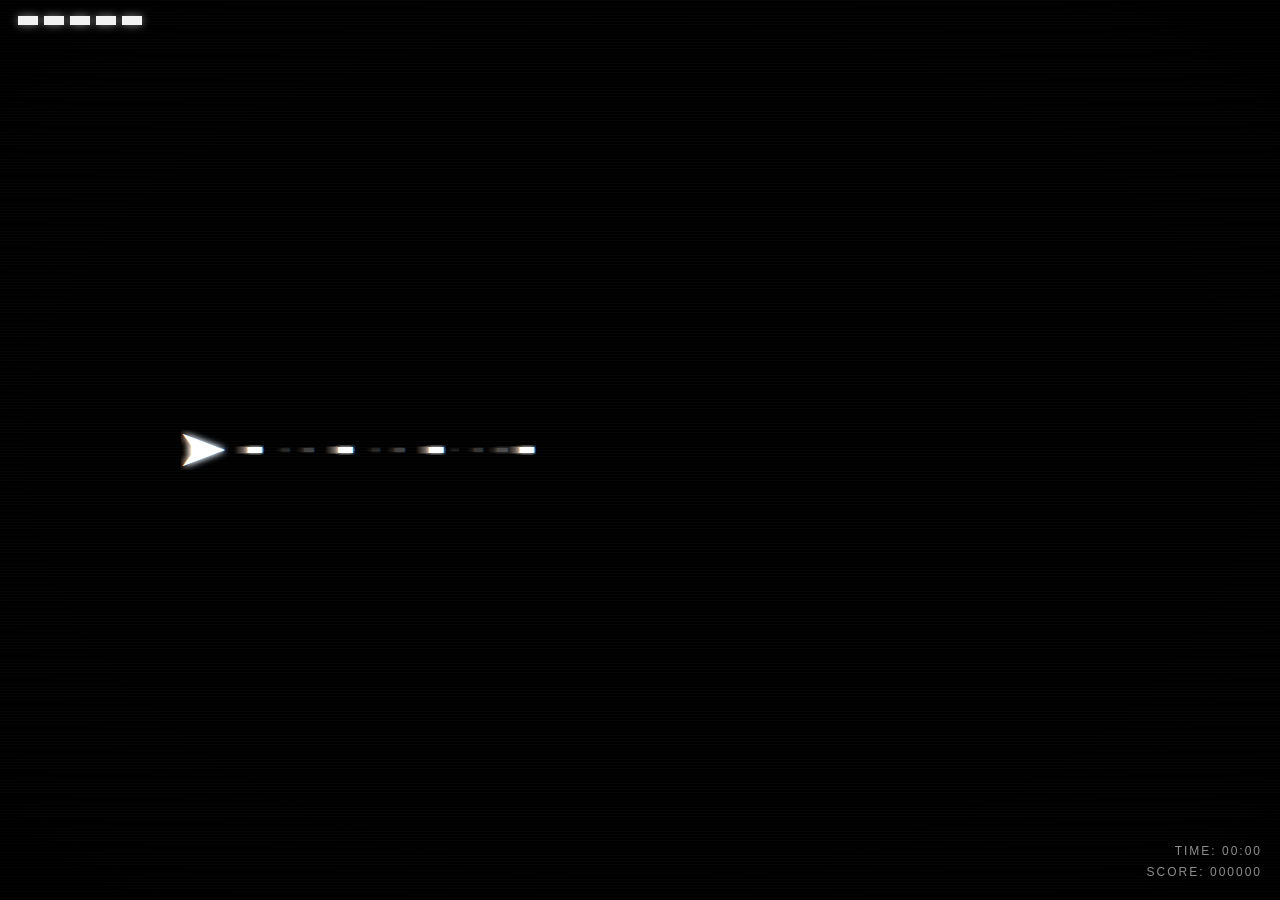
==== web/games/danmaku/index.html @ f5d5b474 "feat(games): 新增弹幕大战单机游戏(iframe 插件接入,每 2 万分 +1 积分,单局上限 10)" ====
<!DOCTYPE html>
<html lang="zh-CN">
  <head>
    <meta charset="UTF-8" />
    <meta name="viewport" content="width=device-width, initial-scale=1.0, maximum-scale=1.0, user-scalable=no" />
    <title>DANMAKU · 弹幕大战</title>
    <link rel="preconnect" href="https://fonts.googleapis.com" />
    <link rel="stylesheet" href="https://fonts.googleapis.com/css2?family=Roboto:wght@100;300&display=swap" media="print" onload="this.media='all'" />
    <style>
      :root {
        --bg: #000000;
        --white: #ffffff;
        --danger: #ff3b1f;
      }

      * { box-sizing: border-box; }

      html, body {
        margin: 0;
        width: 100%;
        height: 100%;
        background: var(--bg);
        color: var(--white);
        font-family: "Microsoft YaHei", "PingFang SC", sans-serif;
        overflow: hidden;
        -webkit-tap-highlight-color: transparent;
        user-select: none;
      }

      body {
        display: flex;
        align-items: center;
        justify-content: center;
      }

      .game-shell {
        position: relative;
        width: 100vw;   /* 左右边界铺满全屏 */
        height: 100vh;
        background: var(--bg);
        overflow: hidden;
        touch-action: none;
      }

      /* CRT 扫描线：半透明横向细线，压暗不抢主体 */
      .game-shell::before {
        content: "";
        position: absolute;
        inset: 0;
        z-index: 2;
        background: repeating-linear-gradient(
          to bottom,
          rgba(255,255,255,0.045),
          rgba(255,255,255,0.045) 1px,
          transparent 1px,
          transparent 3px
        );
        pointer-events: none;
        opacity: 0.5;
      }

      /* CRT 暗角 */
      .game-shell::after {
        content: "";
        position: absolute;
        inset: 0;
        z-index: 2;
        background: radial-gradient(ellipse at center, rgba(0,0,0,0) 58%, rgba(0,0,0,0.42) 100%);
        pointer-events: none;
      }

      #gameCanvas {
        position: absolute;
        inset: 0;
        width: 100%;
        height: 100%;
        display: block;
        background: #000;
        cursor: none;
      }

      .hud {
        position: absolute;
        inset: 0;
        pointer-events: none;
        z-index: 3;
      }

      /* 左上角血量：白色小横条，全程不用数字 */
      .hp-bar {
        position: absolute;
        top: 16px;
        left: 18px;
        display: flex;
        gap: 6px;
      }

      .hp-unit {
        width: 20px;
        height: 9px;
        background: rgba(255,255,255,0.10);
        transition: background 0.15s;
      }

      .hp-unit.active {
        background: rgba(255,255,255,0.95);
        box-shadow: 0 0 8px rgba(255,255,255,0.5);
      }

      .hp-unit.lost {
        animation: hpLost 0.4s ease-out forwards;
      }

      @keyframes hpLost {
        0%   { background: var(--danger); box-shadow: 0 0 12px rgba(255,59,31,0.9); transform: scaleY(1.7); }
        55%  { background: var(--danger); }
        100% { background: rgba(255,255,255,0.06); box-shadow: none; transform: scaleY(1); }
      }

      /* 右下角：存活时间 / 得分，半透明细体小字 */
      .status {
        position: absolute;
        right: 18px;
        bottom: 16px;
        font-size: 12px;
        font-weight: 200;
        letter-spacing: 2px;
        line-height: 1.8;
        text-align: right;
        color: rgba(255,255,255,0.55);
      }

      /* 移动端虚拟摇杆:右下角透明圆形,360° 拖拽(仅粗指针设备显示) */
      #joy {
        position: absolute;
        right: 30px;
        bottom: 30px;
        width: 132px;
        height: 132px;
        border-radius: 50%;
        border: 1.5px solid rgba(255,255,255,0.22);
        background: rgba(255,255,255,0.04);
        z-index: 3;
        display: none;
        touch-action: none;
      }

      #joy .knob {
        position: absolute;
        left: 50%;
        top: 50%;
        width: 54px;
        height: 54px;
        margin: -27px 0 0 -27px;
        border-radius: 50%;
        border: 1px solid rgba(255,255,255,0.4);
        background: rgba(255,255,255,0.22);
        pointer-events: none;
      }

      @media (pointer: coarse) {
        #joy { display: block; }
      }

      /* 玩家受击红色闪屏（0.15 秒） */
      #redFlash {
        position: absolute;
        inset: 0;
        z-index: 4;
        background: radial-gradient(circle at center, rgba(255,40,20,0.08), rgba(255,40,20,0.32));
        opacity: 0;
        pointer-events: none;
      }

      .overlay {
        position: absolute;
        inset: 0;
        z-index: 5;
        display: flex;
        flex-direction: column;
        align-items: center;
        justify-content: center;
        background: rgba(0,0,0,0.55);
        cursor: pointer;
      }

      .overlay.hidden { display: none; }

      .overlay h1 {
        margin: 0;
        font-size: 46px;
        letter-spacing: 12px;
        font-weight: 100;
        text-shadow: 0 0 18px rgba(255,255,255,0.4);
      }

      .overlay .final-score {
        margin-top: 22px;
        font-size: 13px;
        font-weight: 200;
        letter-spacing: 4px;
        color: rgba(255,255,255,0.6);
      }

      .overlay .hint {
        margin-top: 10px;
        font-size: 11px;
        font-weight: 200;
        letter-spacing: 4px;
        color: rgba(255,255,255,0.4);
        animation: hintBlink 1.5s infinite;
      }

      @keyframes hintBlink { 50% { opacity: 0.2; } }
    </style>
  </head>
  <body>
    <div class="game-shell" id="gameShell">
      <canvas id="gameCanvas"></canvas>

      <div class="hud">
        <div class="hp-bar" id="hpBar">
          <span class="hp-unit active"></span>
          <span class="hp-unit active"></span>
          <span class="hp-unit active"></span>
          <span class="hp-unit active"></span>
          <span class="hp-unit active"></span>
        </div>

        <div class="status">
          <div id="timeEl">TIME: 00:00</div>
          <div id="scoreEl">SCORE: 000000</div>
        </div>
      </div>

      <div id="redFlash"></div>

      <!-- 移动端虚拟摇杆 -->
      <div id="joy"><div class="knob"></div></div>

      <!-- 背景音乐:同目录放入 bgm.mp3 自动循环播放,缺失则静默跳过 -->
      <audio id="bgm" loop preload="auto" autoplay>
        <source src="[data-uri]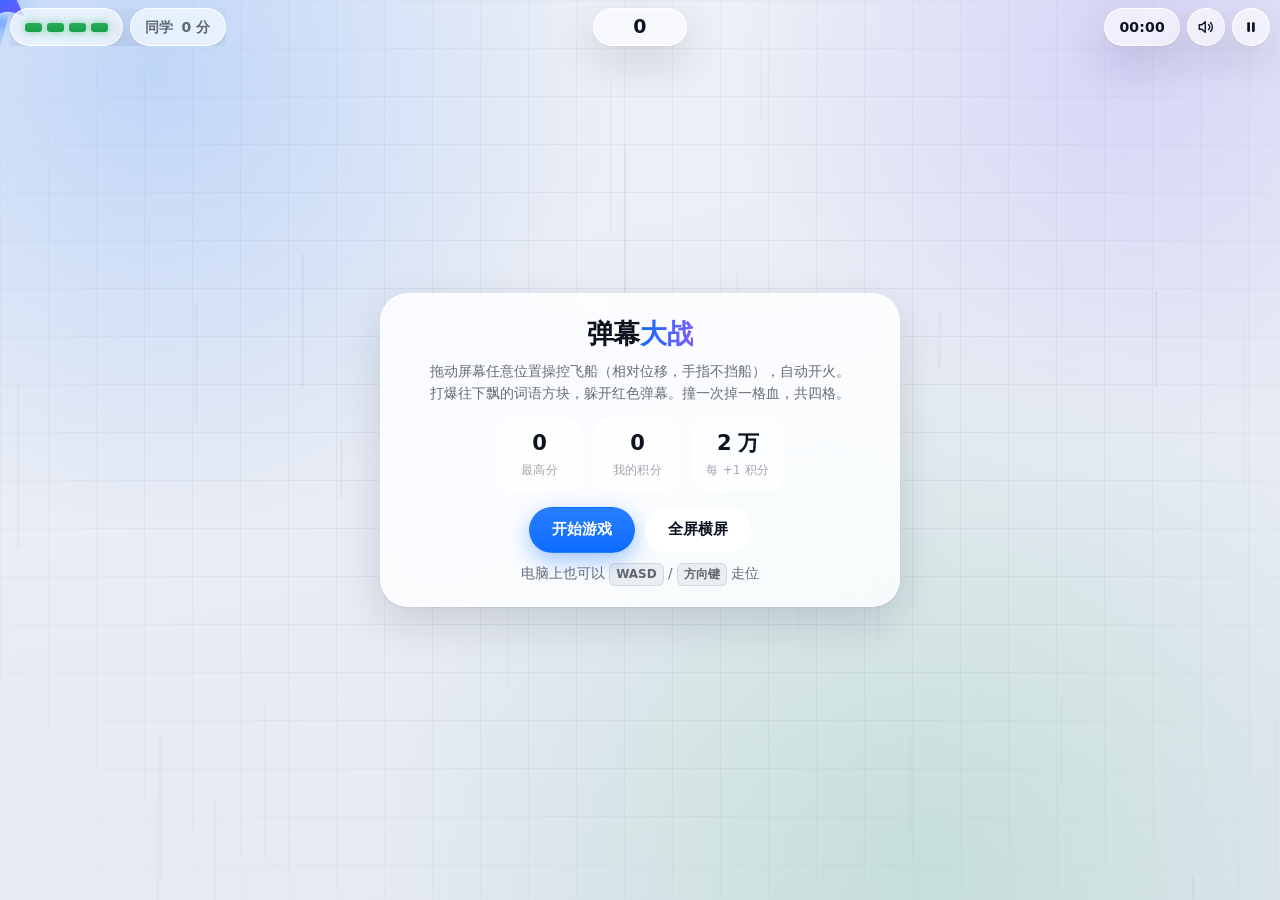
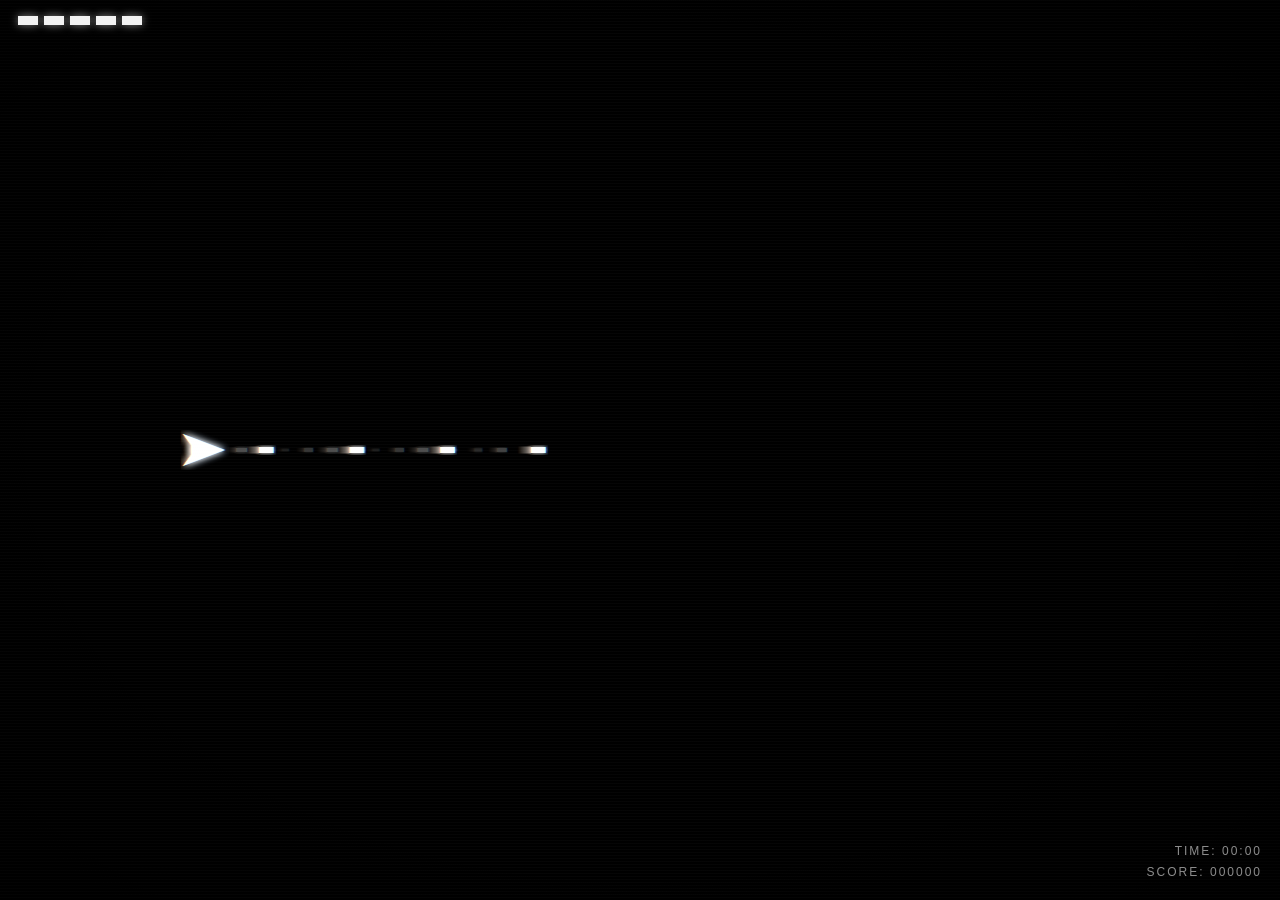
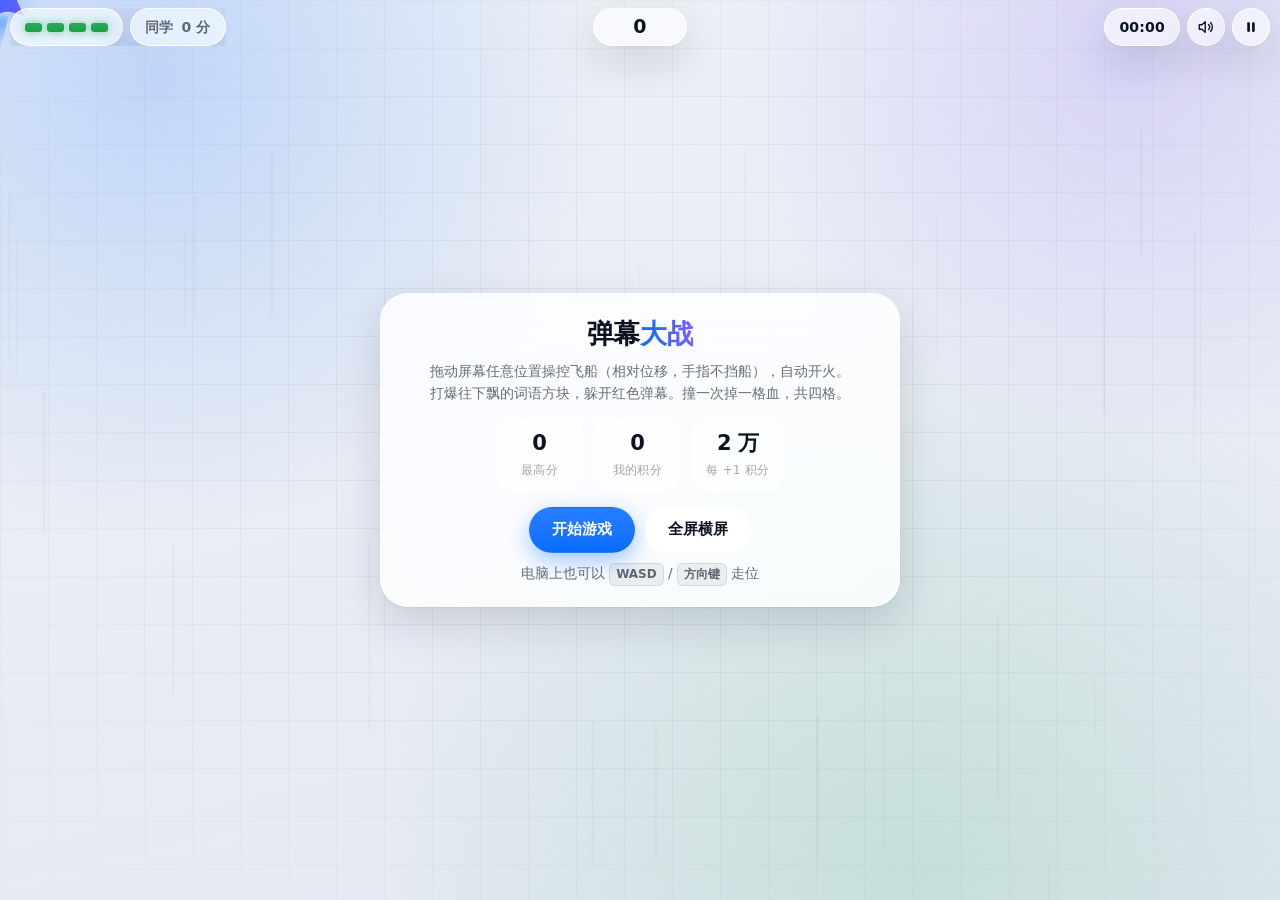
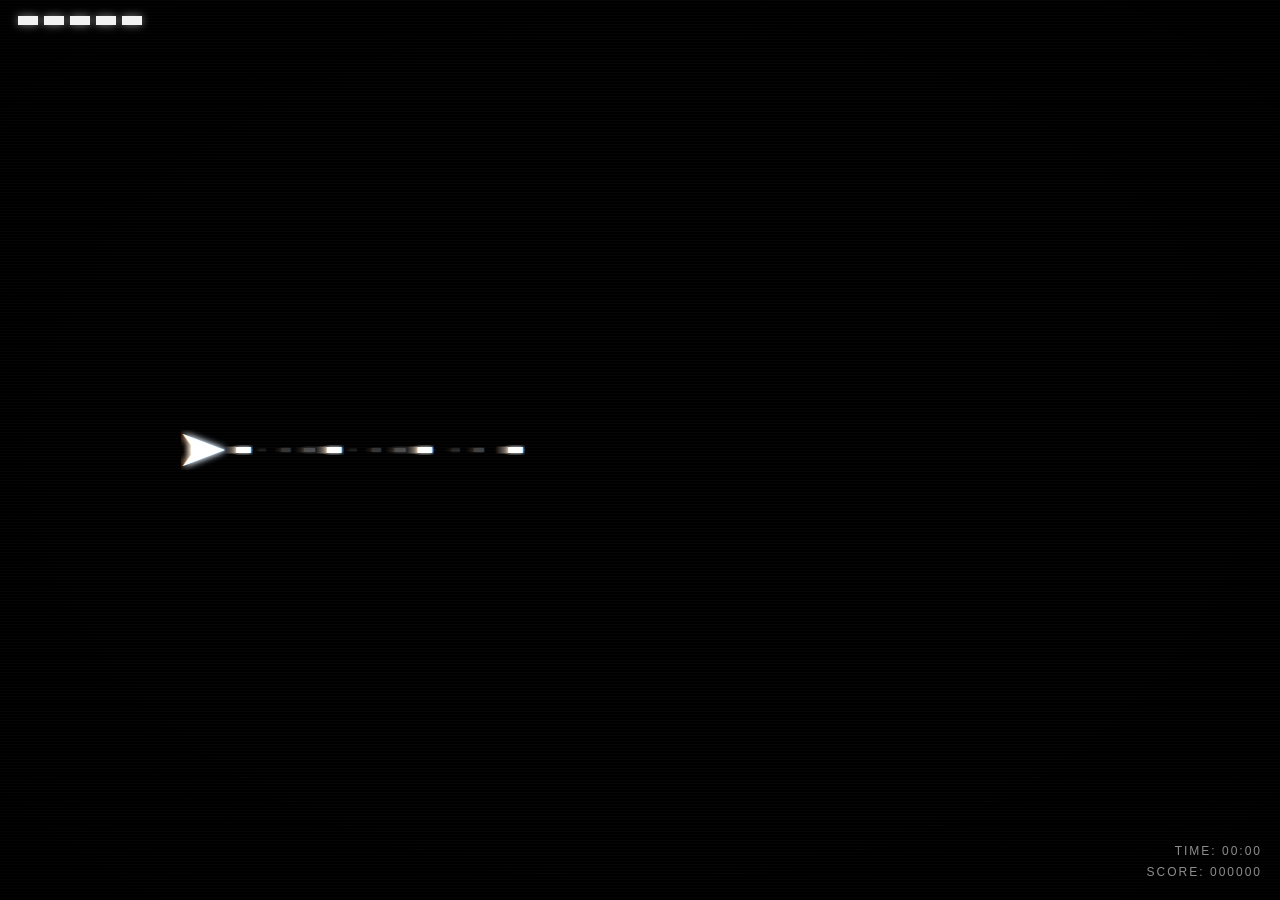
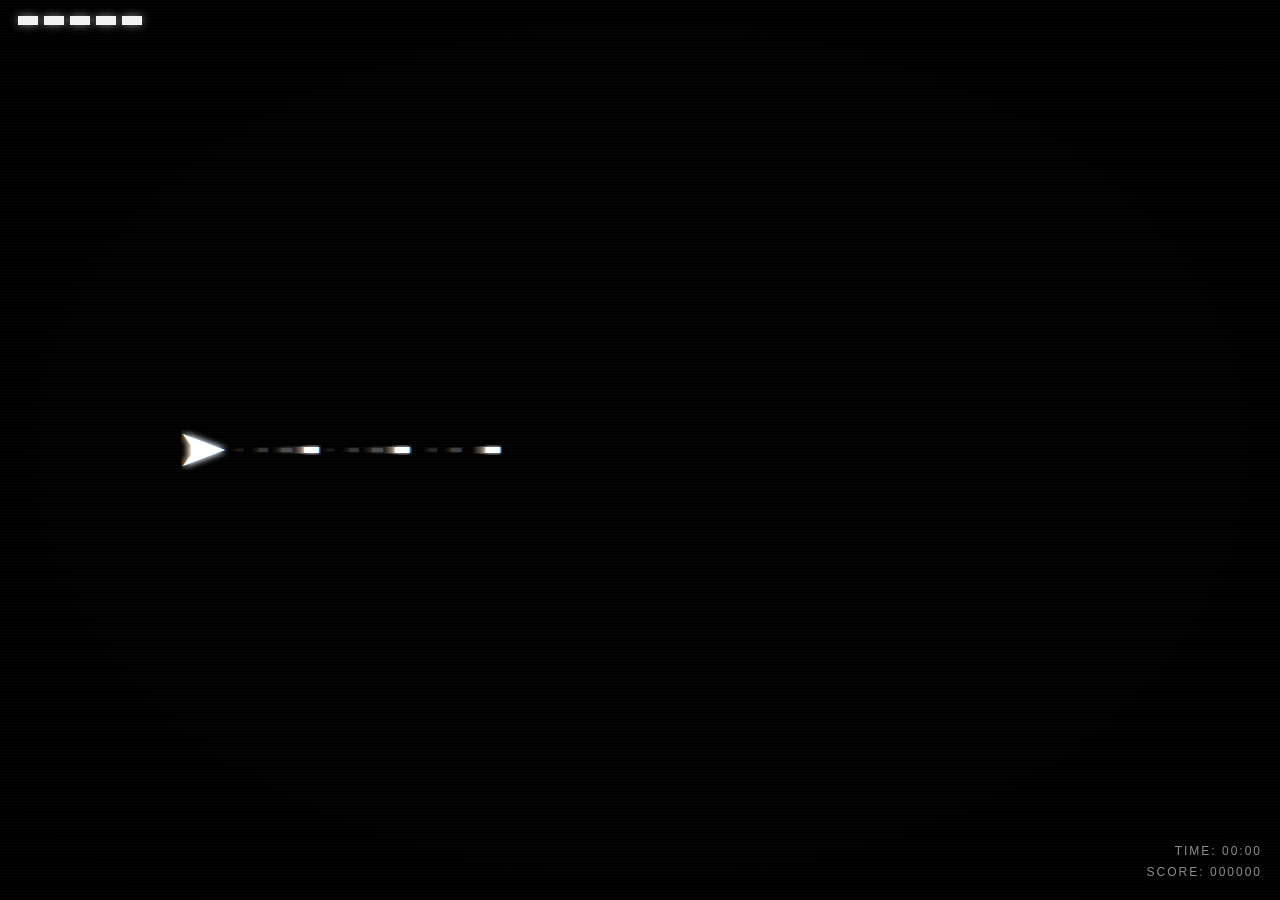
